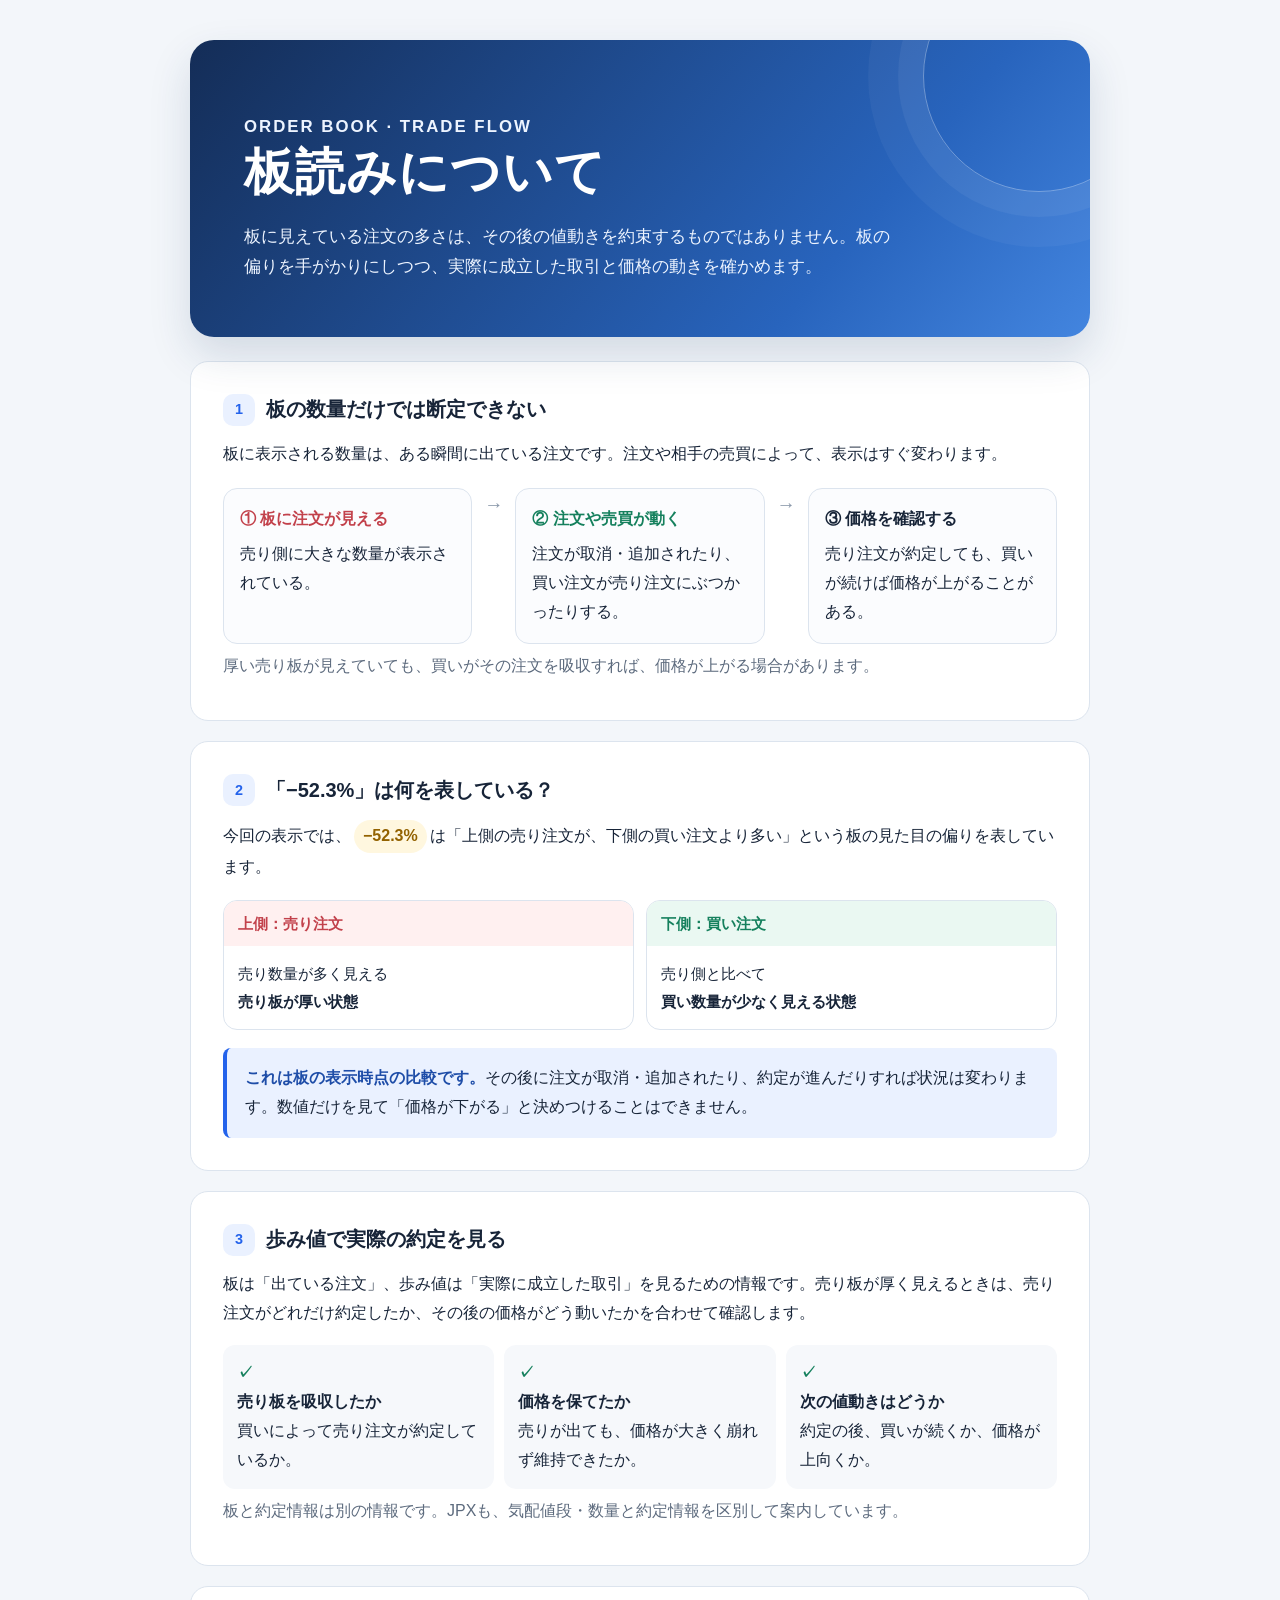
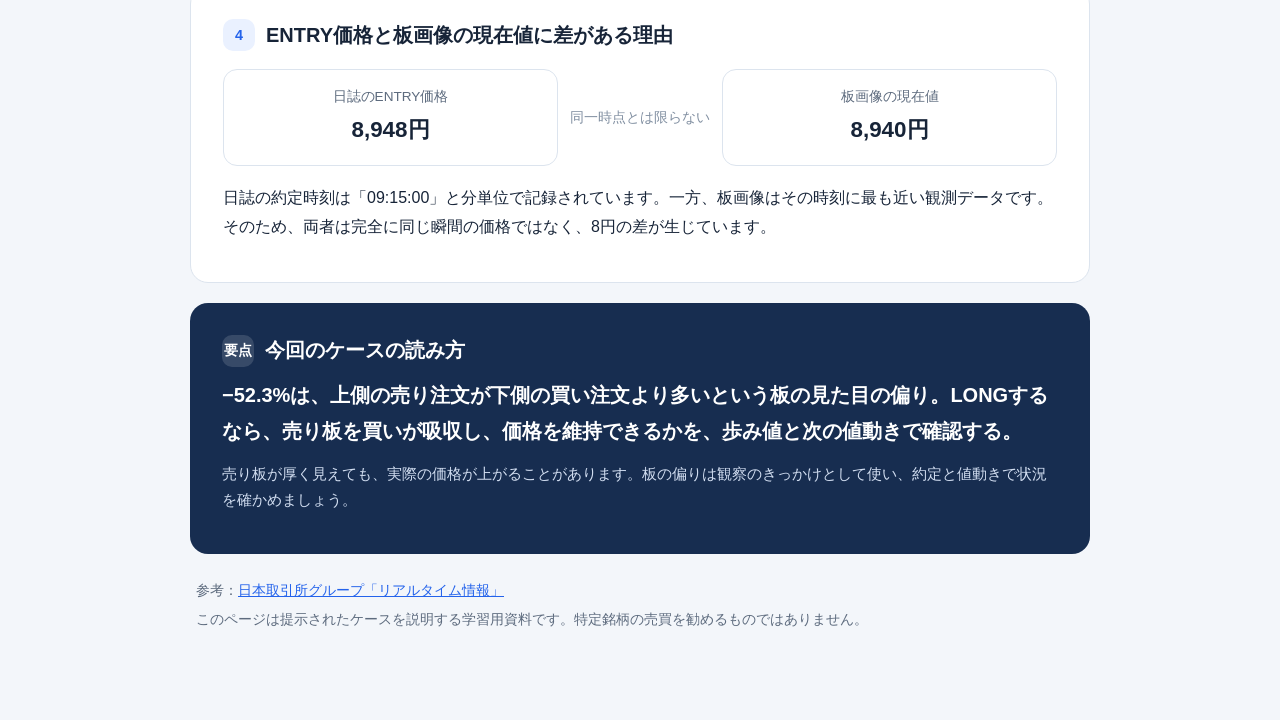
==== itayomi.html @ abee61c9 "Add clear order book reading guide" ====
<!doctype html>
<html lang="ja">
<head>
  <meta charset="utf-8">
  <meta name="viewport" content="width=device-width, initial-scale=1">
  <meta name="description" content="板の偏りだけで値動きを決めつけず、歩み値と次の値動きで確認する考え方を解説します。">
  <title>板読みの見方｜板の偏りと実際の値動き</title>
  <style>
    :root {
      color-scheme: light;
      --ink: #172438;
      --muted: #5d6b7e;
      --line: #dce4ee;
      --paper: #ffffff;
      --canvas: #f3f6fa;
      --blue: #2463eb;
      --blue-soft: #eaf1ff;
      --red: #c2414b;
      --red-soft: #fff0f0;
      --green: #15805d;
      --green-soft: #eaf8f2;
      --gold: #936200;
      --gold-soft: #fff7df;
    }
    * { box-sizing: border-box; }
    body {
      margin: 0;
      color: var(--ink);
      background: var(--canvas);
      font-family: -apple-system, BlinkMacSystemFont, "Segoe UI", "Hiragino Kaku Gothic ProN", "Yu Gothic", Meiryo, sans-serif;
      line-height: 1.8;
    }
    a { color: var(--blue); }
    .page { width: min(900px, calc(100% - 32px)); margin: 40px auto 64px; }
    .hero {
      position: relative;
      overflow: hidden;
      padding: clamp(28px, 6vw, 54px);
      color: white;
      border-radius: 24px;
      background: linear-gradient(130deg, #142d57, #2864bd 72%, #4385df);
      box-shadow: 0 18px 42px #183a6726;
    }
    .hero::after {
      content: ""; position: absolute; width: 230px; height: 230px; right: -65px; top: -80px;
      border: 1px solid #ffffff55; border-radius: 50%; box-shadow: 0 0 0 25px #ffffff0d, 0 0 0 55px #ffffff0a;
    }
    .eyebrow { margin: 0 0 8px; color: #c6dcff; font-size: .85rem; font-weight: 700; letter-spacing: .12em; }
    h1 { margin: 0; font-size: clamp(2rem, 6vw, 3.1rem); line-height: 1.25; letter-spacing: .02em; }
    .hero p { max-width: 650px; margin: 18px 0 0; color: #edf4ff; font-size: 1.05rem; }
    main { display: grid; gap: 20px; margin-top: 24px; }
    section, .summary { padding: clamp(22px, 4vw, 32px); border: 1px solid var(--line); border-radius: 18px; background: var(--paper); }
    h2 { display: flex; gap: 11px; align-items: center; margin: 0 0 14px; font-size: 1.25rem; line-height: 1.45; }
    h2 .num { display: grid; width: 32px; height: 32px; flex: none; place-items: center; border-radius: 10px; color: var(--blue); background: var(--blue-soft); font-size: .9rem; }
    p { margin: 8px 0; }
    .muted { color: var(--muted); }
    .flow { display: flex; align-items: stretch; gap: 12px; margin-top: 20px; }
    .step { min-height: 122px; flex: 1; padding: 16px; border: 1px solid var(--line); border-radius: 14px; background: #fbfcfe; }
    .step b { display: block; margin-bottom: 6px; }
    .step:nth-child(1) b { color: var(--red); }
    .step:nth-child(2) b { color: var(--blue); }
    .step:nth-child(3) b { color: var(--green); }
    .arrow { color: #8a98aa; text-align: center; font-size: 1.2rem; }
    .orderbook { display: grid; grid-template-columns: 1fr 1fr; gap: 12px; margin: 18px 0; }
    .side { overflow: hidden; border: 1px solid var(--line); border-radius: 14px; }
    .side h3 { margin: 0; padding: 9px 14px; font-size: .95rem; }
    .sell h3 { color: var(--red); background: var(--red-soft); }
    .buy h3 { color: var(--green); background: var(--green-soft); }
    .side p { margin: 0; padding: 14px; font-size: .95rem; }
    .stat { display: inline-block; margin: 0 3px; padding: 2px 9px; border-radius: 999px; background: var(--gold-soft); color: var(--gold); font-weight: 800; font-variant-numeric: tabular-nums; }
    .callout { padding: 16px 18px; border-left: 4px solid var(--blue); border-radius: 8px; background: var(--blue-soft); }
    .callout p { margin: 0; }
    .callout strong { color: #1e4da8; }
    .price-compare { display: grid; grid-template-columns: 1fr auto 1fr; align-items: center; gap: 12px; margin: 18px 0; }
    .price-box { padding: 15px; border: 1px solid var(--line); border-radius: 14px; text-align: center; }
    .price-box span { display: block; color: var(--muted); font-size: .85rem; }
    .price-box b { font-size: 1.4rem; font-variant-numeric: tabular-nums; }
    .vs { color: #8290a2; font-size: .9rem; }
    .checklist { display: grid; grid-template-columns: repeat(3, 1fr); gap: 10px; padding: 0; margin: 18px 0 0; list-style: none; }
    .checklist li { padding: 14px; border-radius: 12px; background: #f6f8fb; }
    .checklist li::before { content: "✓"; display: block; color: var(--green); font-weight: 900; }
    .summary { color: white; border: 0; background: #172d50; }
    .summary h2 { margin-bottom: 10px; }
    .summary h2 .num { color: white; background: #ffffff24; }
    .summary blockquote { margin: 0; padding: 0; font-size: clamp(1.05rem, 2.5vw, 1.25rem); font-weight: 700; line-height: 1.8; }
    .summary .note { margin-top: 12px; color: #d2def1; font-size: .92rem; }
    footer { padding: 20px 6px; color: var(--muted); font-size: .88rem; }
    footer p { margin: 4px 0; }
    @media (max-width: 620px) {
      .page { width: min(100% - 20px, 900px); margin-top: 10px; }
      .hero { border-radius: 18px; }
      .flow, .checklist { display: grid; grid-template-columns: 1fr; }
      .step { min-height: auto; }
      .arrow { transform: rotate(90deg); line-height: 1; }
      .price-compare { gap: 7px; }
      .price-box { padding: 12px 6px; }
      .price-box b { font-size: 1.1rem; }
    }
  </style>
</head>
<body>
  <div class="page">
    <header class="hero">
      <p class="eyebrow">ORDER BOOK · TRADE FLOW</p>
      <h1>板読みについて</h1>
      <p>板に見えている注文の多さは、その後の値動きを約束するものではありません。板の偏りを手がかりにしつつ、実際に成立した取引と価格の動きを確かめます。</p>
    </header>

    <main>
      <section>
        <h2><span class="num">1</span>板の数量だけでは断定できない</h2>
        <p>板に表示される数量は、ある瞬間に出ている注文です。注文や相手の売買によって、表示はすぐ変わります。</p>
        <div class="flow" aria-label="板と値動きの例">
          <div class="step"><b>① 板に注文が見える</b>売り側に大きな数量が表示されている。</div>
          <div class="arrow" aria-hidden="true">→</div>
          <div class="step"><b>② 注文や売買が動く</b>注文が取消・追加されたり、買い注文が売り注文にぶつかったりする。</div>
          <div class="arrow" aria-hidden="true">→</div>
          <div class="step"><b>③ 価格を確認する</b>売り注文が約定しても、買いが続けば価格が上がることがある。</div>
        </div>
        <p class="muted">厚い売り板が見えていても、買いがその注文を吸収すれば、価格が上がる場合があります。</p>
      </section>

      <section>
        <h2><span class="num">2</span>「−52.3%」は何を表している？</h2>
        <p>今回の表示では、<span class="stat">−52.3%</span>は「上側の売り注文が、下側の買い注文より多い」という板の見た目の偏りを表しています。</p>
        <div class="orderbook" aria-label="売り板と買い板のイメージ">
          <div class="side sell"><h3>上側：売り注文</h3><p>売り数量が多く見える<br><strong>売り板が厚い状態</strong></p></div>
          <div class="side buy"><h3>下側：買い注文</h3><p>売り側と比べて<br><strong>買い数量が少なく見える状態</strong></p></div>
        </div>
        <div class="callout"><p><strong>これは板の表示時点の比較です。</strong>その後に注文が取消・追加されたり、約定が進んだりすれば状況は変わります。数値だけを見て「価格が下がる」と決めつけることはできません。</p></div>
      </section>

      <section>
        <h2><span class="num">3</span>歩み値で実際の約定を見る</h2>
        <p>板は「出ている注文」、歩み値は「実際に成立した取引」を見るための情報です。売り板が厚く見えるときは、売り注文がどれだけ約定したか、その後の価格がどう動いたかを合わせて確認します。</p>
        <ul class="checklist">
          <li><strong>売り板を吸収したか</strong><br>買いによって売り注文が約定しているか。</li>
          <li><strong>価格を保てたか</strong><br>売りが出ても、価格が大きく崩れず維持できたか。</li>
          <li><strong>次の値動きはどうか</strong><br>約定の後、買いが続くか、価格が上向くか。</li>
        </ul>
        <p class="muted">板と約定情報は別の情報です。JPXも、気配値段・数量と約定情報を区別して案内しています。</p>
      </section>

      <section>
        <h2><span class="num">4</span>ENTRY価格と板画像の現在値に差がある理由</h2>
        <div class="price-compare">
          <div class="price-box"><span>日誌のENTRY価格</span><b>8,948円</b></div>
          <div class="vs">同一時点とは限らない</div>
          <div class="price-box"><span>板画像の現在値</span><b>8,940円</b></div>
        </div>
        <p>日誌の約定時刻は「09:15:00」と分単位で記録されています。一方、板画像はその時刻に最も近い観測データです。そのため、両者は完全に同じ瞬間の価格ではなく、8円の差が生じています。</p>
      </section>

      <aside class="summary">
        <h2><span class="num">要点</span>今回のケースの読み方</h2>
        <blockquote>−52.3%は、上側の売り注文が下側の買い注文より多いという板の見た目の偏り。LONGするなら、売り板を買いが吸収し、価格を維持できるかを、歩み値と次の値動きで確認する。</blockquote>
        <p class="note">売り板が厚く見えても、実際の価格が上がることがあります。板の偏りは観察のきっかけとして使い、約定と値動きで状況を確かめましょう。</p>
      </aside>
    </main>

    <footer>
      <p>参考：<a href="https://www.jpx.co.jp/markets/paid-info-equities/realtime/" target="_blank" rel="noopener noreferrer">日本取引所グループ「リアルタイム情報」</a></p>
      <p>このページは提示されたケースを説明する学習用資料です。特定銘柄の売買を勧めるものではありません。</p>
    </footer>
  </div>
</body>
</html>
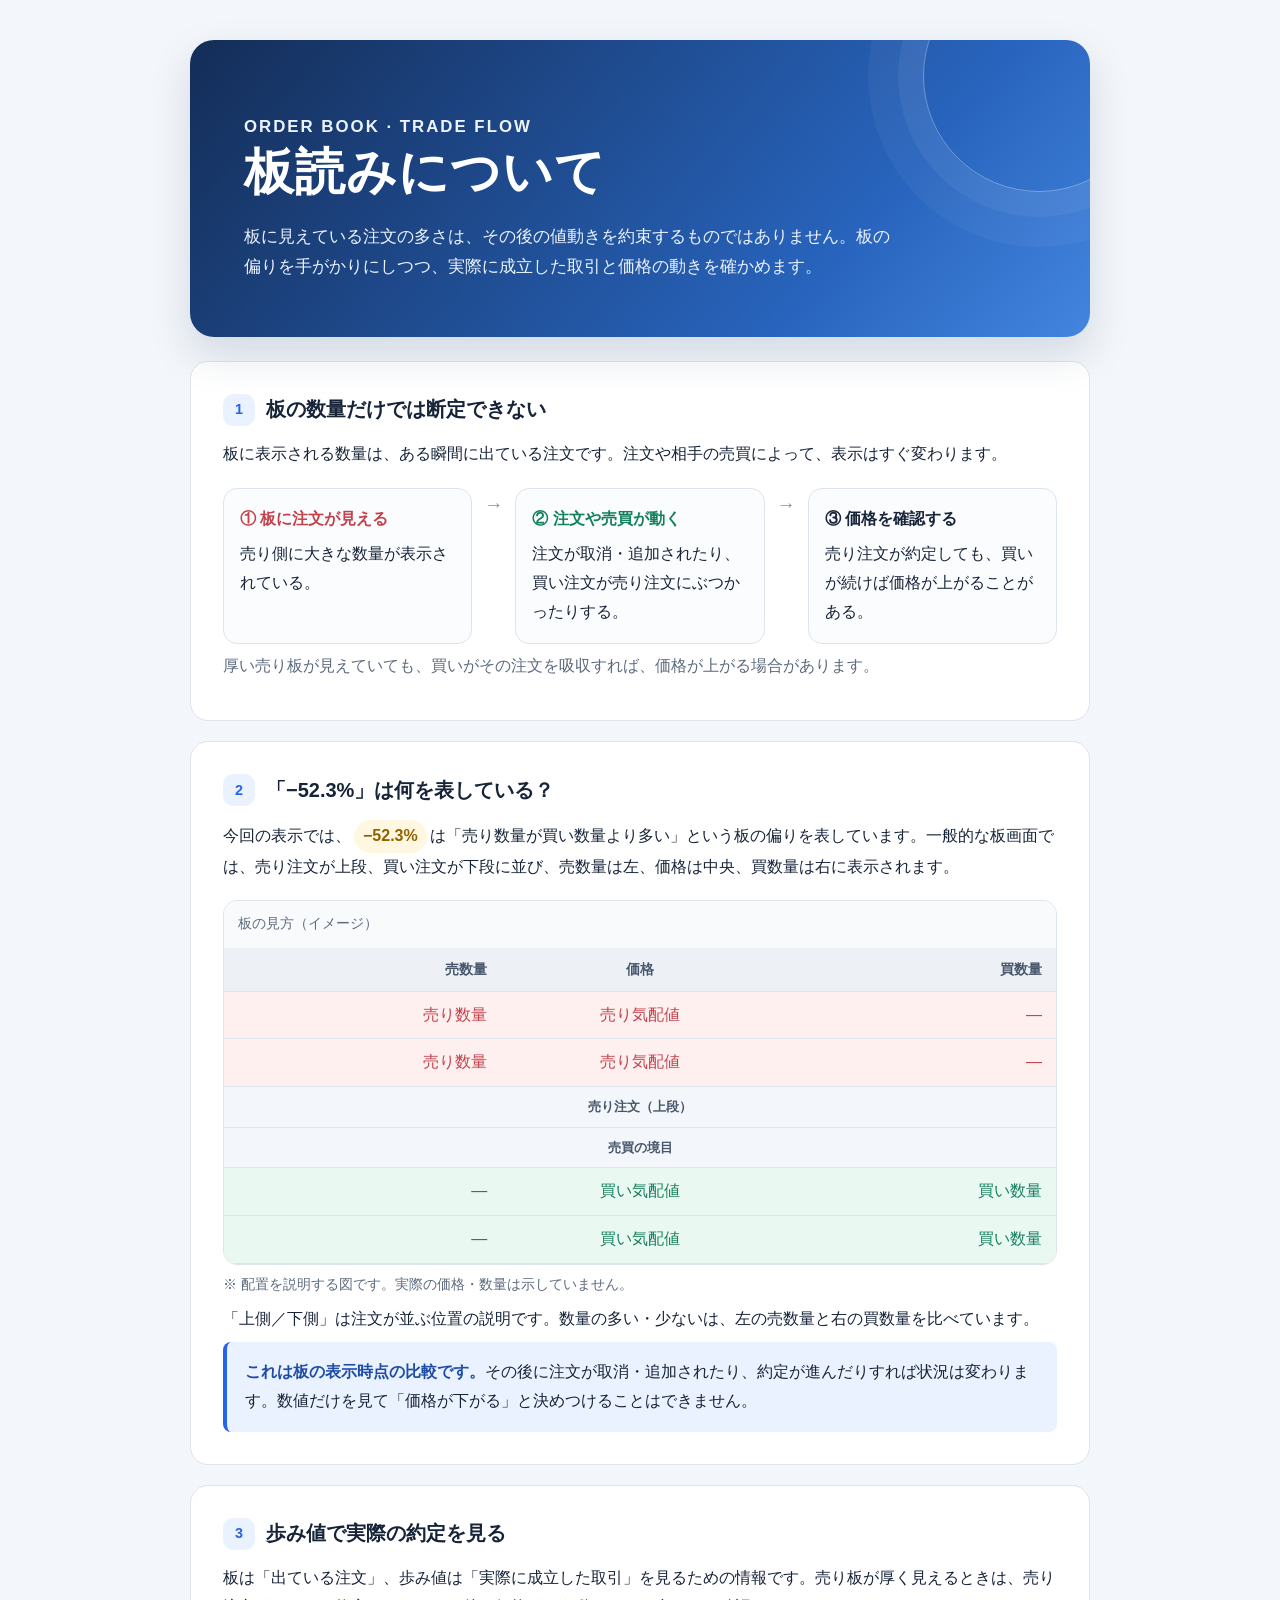
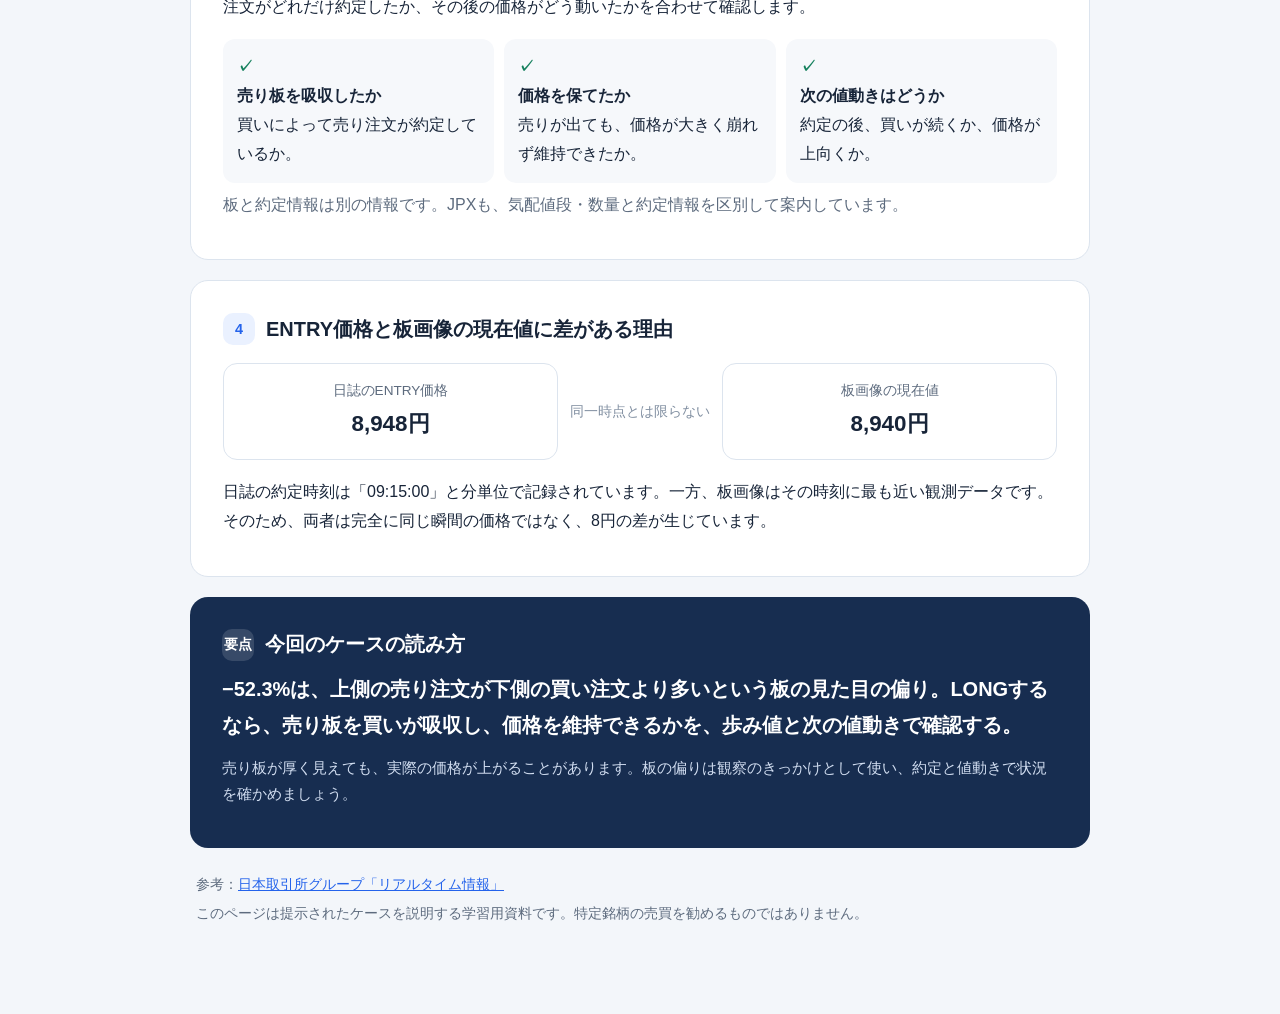
==== commit 6a24a5d2: "Clarify order book layout" ====
--- a/itayomi.html
+++ b/itayomi.html
@@ -61,12 +61,16 @@
     .step:nth-child(2) b { color: var(--blue); }
     .step:nth-child(3) b { color: var(--green); }
     .arrow { color: #8a98aa; text-align: center; font-size: 1.2rem; }
-    .orderbook { display: grid; grid-template-columns: 1fr 1fr; gap: 12px; margin: 18px 0; }
-    .side { overflow: hidden; border: 1px solid var(--line); border-radius: 14px; }
-    .side h3 { margin: 0; padding: 9px 14px; font-size: .95rem; }
-    .sell h3 { color: var(--red); background: var(--red-soft); }
-    .buy h3 { color: var(--green); background: var(--green-soft); }
-    .side p { margin: 0; padding: 14px; font-size: .95rem; }
+    .orderbook-wrap { overflow: hidden; margin: 18px 0 8px; border: 1px solid var(--line); border-radius: 14px; }
+    .orderbook { width: 100%; border-collapse: collapse; table-layout: fixed; font-variant-numeric: tabular-nums; }
+    .orderbook caption { padding: 11px 14px; color: var(--muted); background: #f8fafc; font-size: .85rem; text-align: left; }
+    .orderbook th, .orderbook td { width: 33.333%; padding: 9px 14px; border-bottom: 1px solid var(--line); text-align: right; }
+    .orderbook thead th { color: #47566b; background: #edf1f6; font-size: .87rem; }
+    .orderbook thead th:nth-child(2), .orderbook td:nth-child(2) { text-align: center; }
+    .orderbook .sell-row { color: var(--red); background: var(--red-soft); }
+    .orderbook .buy-row { color: var(--green); background: var(--green-soft); }
+    .orderbook .divider td { padding: 8px; color: #47566b; background: #f3f6fa; font-size: .82rem; font-weight: 700; text-align: center; }
+    .orderbook-note { color: var(--muted); font-size: .85rem; }
     .stat { display: inline-block; margin: 0 3px; padding: 2px 9px; border-radius: 999px; background: var(--gold-soft); color: var(--gold); font-weight: 800; font-variant-numeric: tabular-nums; }
     .callout { padding: 16px 18px; border-left: 4px solid var(--blue); border-radius: 8px; background: var(--blue-soft); }
     .callout p { margin: 0; }
@@ -122,11 +126,23 @@
 
       <section>
         <h2><span class="num">2</span>「−52.3%」は何を表している？</h2>
-        <p>今回の表示では、<span class="stat">−52.3%</span>は「上側の売り注文が、下側の買い注文より多い」という板の見た目の偏りを表しています。</p>
-        <div class="orderbook" aria-label="売り板と買い板のイメージ">
-          <div class="side sell"><h3>上側：売り注文</h3><p>売り数量が多く見える<br><strong>売り板が厚い状態</strong></p></div>
-          <div class="side buy"><h3>下側：買い注文</h3><p>売り側と比べて<br><strong>買い数量が少なく見える状態</strong></p></div>
+        <p>今回の表示では、<span class="stat">−52.3%</span>は「売り数量が買い数量より多い」という板の偏りを表しています。一般的な板画面では、売り注文が上段、買い注文が下段に並び、売数量は左、価格は中央、買数量は右に表示されます。</p>
+        <div class="orderbook-wrap">
+          <table class="orderbook" aria-label="上段に売り注文、下段に買い注文を置いた板のイメージ">
+            <caption>板の見方（イメージ）</caption>
+            <thead><tr><th scope="col">売数量</th><th scope="col">価格</th><th scope="col">買数量</th></tr></thead>
+            <tbody>
+              <tr class="sell-row"><td>売り数量</td><td>売り気配値</td><td>—</td></tr>
+              <tr class="sell-row"><td>売り数量</td><td>売り気配値</td><td>—</td></tr>
+              <tr class="divider"><td colspan="3">売り注文（上段）</td></tr>
+              <tr class="divider"><td colspan="3">売買の境目</td></tr>
+              <tr class="buy-row"><td>—</td><td>買い気配値</td><td>買い数量</td></tr>
+              <tr class="buy-row"><td>—</td><td>買い気配値</td><td>買い数量</td></tr>
+            </tbody>
+          </table>
         </div>
+        <p class="orderbook-note">※ 配置を説明する図です。実際の価格・数量は示していません。</p>
+        <p>「上側／下側」は注文が並ぶ位置の説明です。数量の多い・少ないは、左の売数量と右の買数量を比べています。</p>
         <div class="callout"><p><strong>これは板の表示時点の比較です。</strong>その後に注文が取消・追加されたり、約定が進んだりすれば状況は変わります。数値だけを見て「価格が下がる」と決めつけることはできません。</p></div>
       </section>
 
